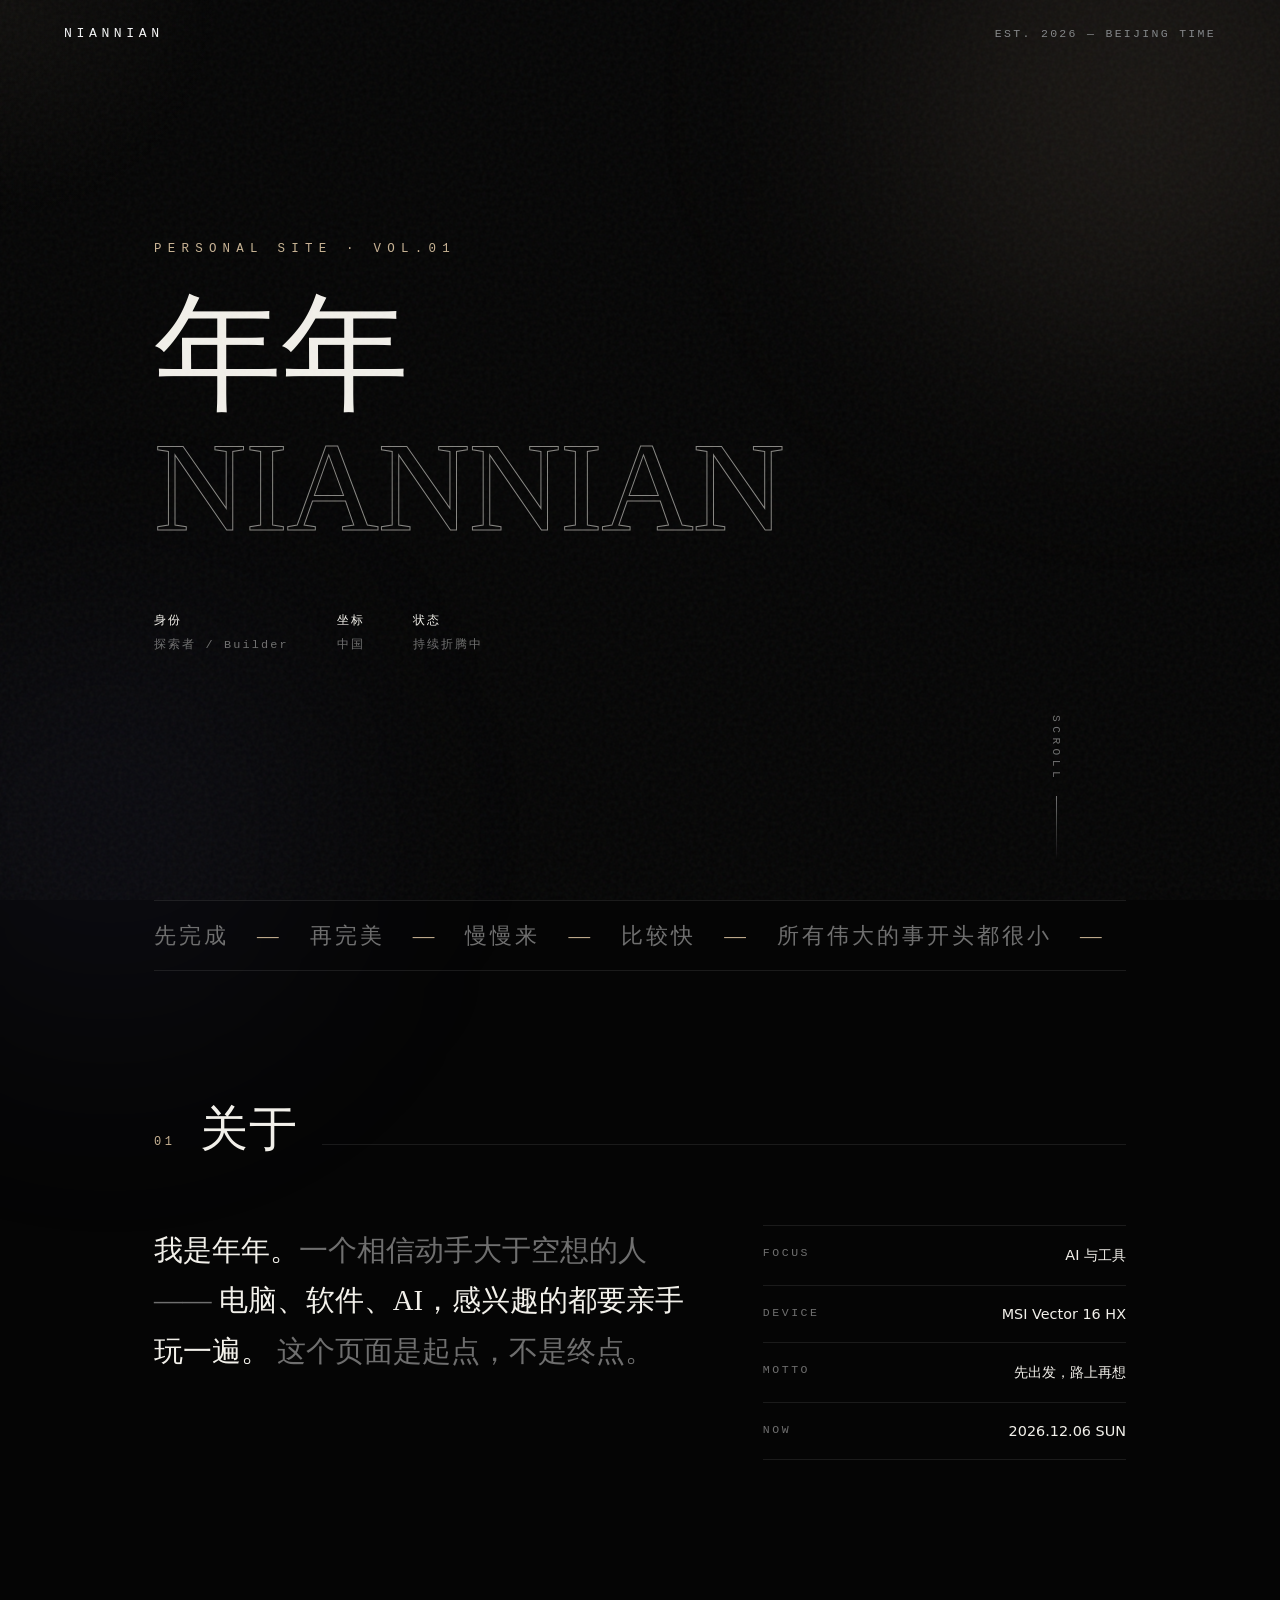
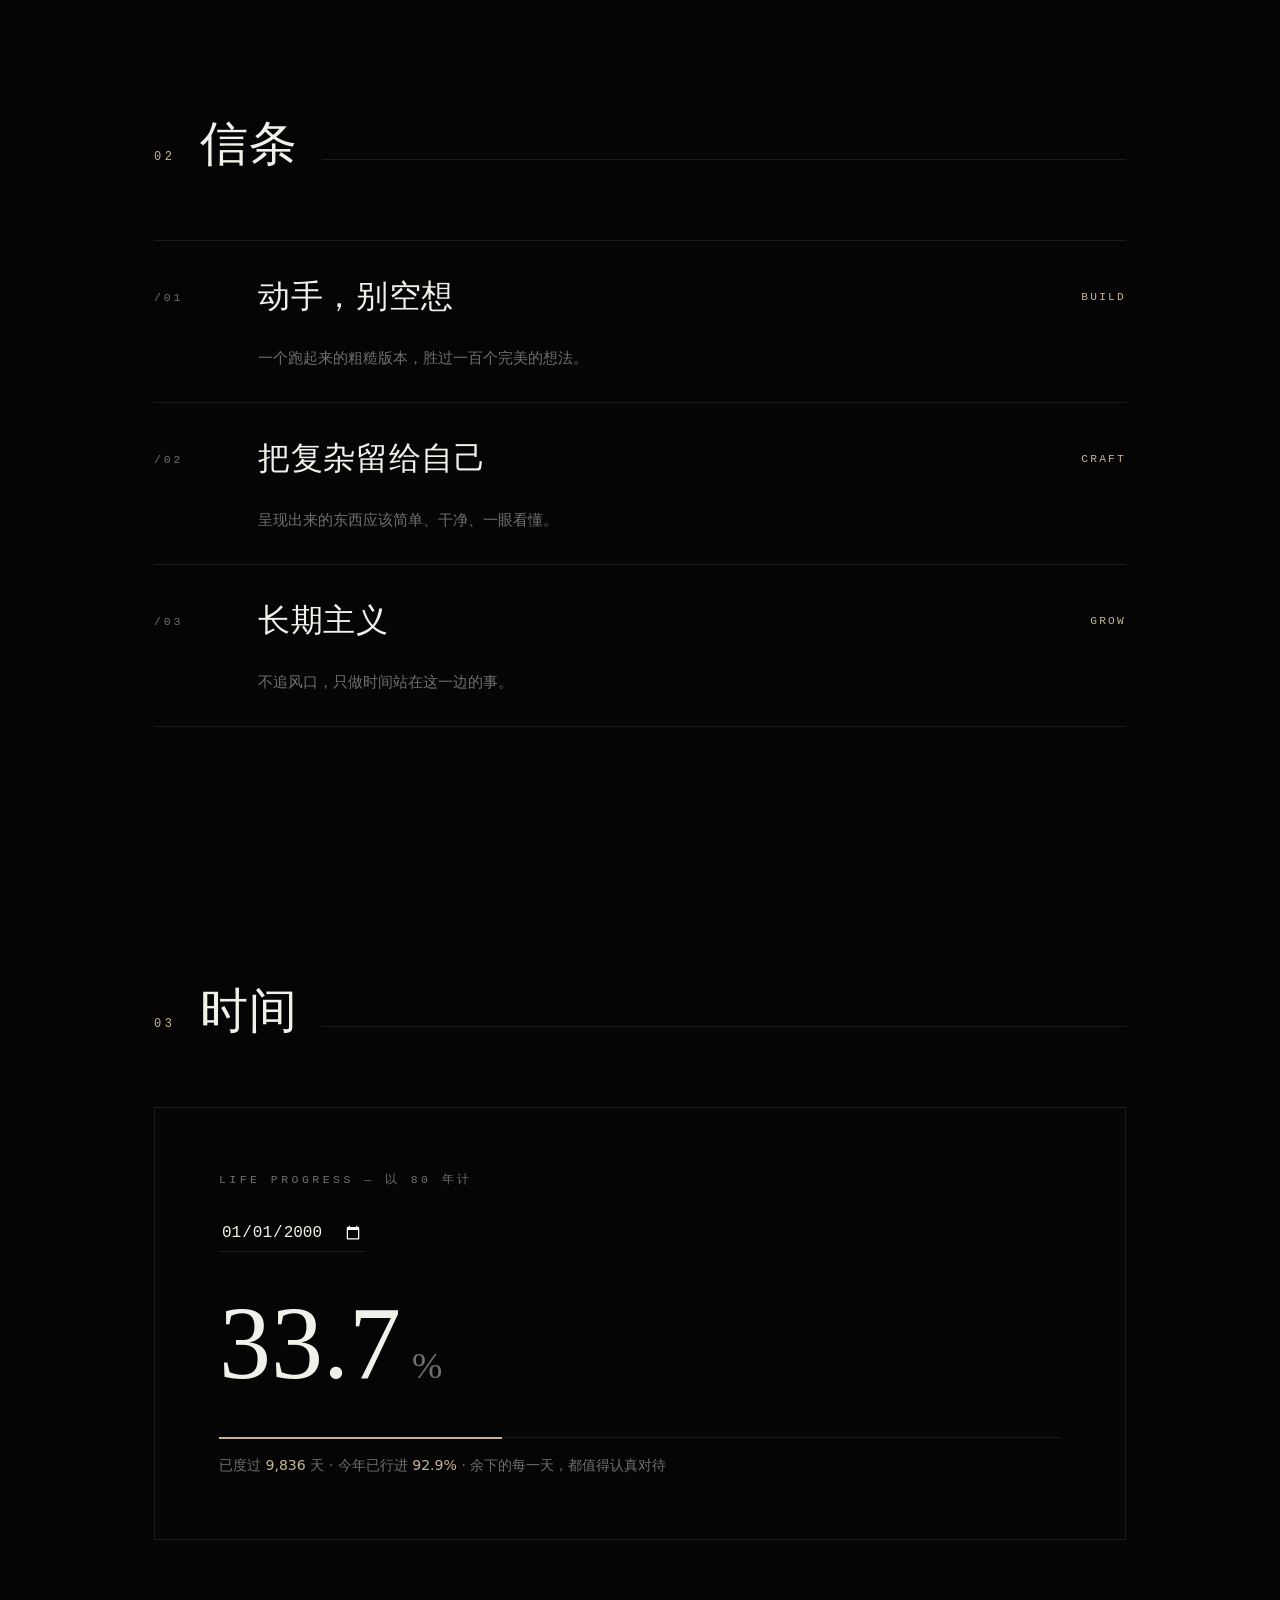
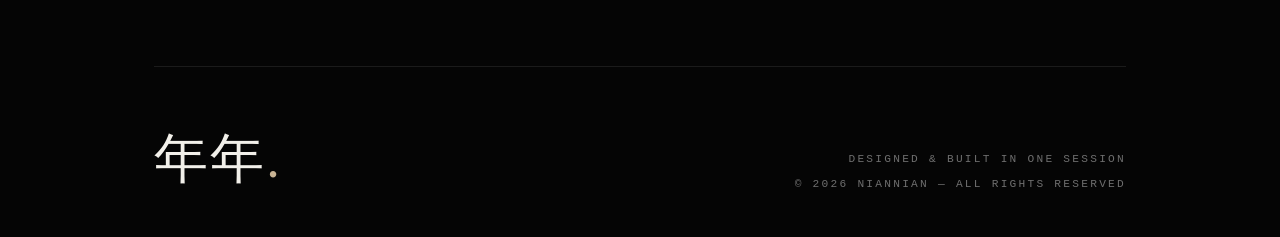
==== index.html @ f1273191 "Add personal homepage" ====
<!DOCTYPE html>
<html lang="zh-CN">
<head>
<meta charset="UTF-8">
<meta name="viewport" content="width=device-width, initial-scale=1.0">
<title>NIANNIAN — Portfolio</title>
<style>
  :root{
    --bg:#050505;
    --fg:#f2f0ea;
    --muted:#6f6f6f;
    --line:rgba(255,255,255,.09);
    --accent:#c8b394;
    --serif:"Georgia","Times New Roman","STSong",serif;
    --sans:"Segoe UI","PingFang SC","Microsoft YaHei",system-ui,sans-serif;
    --mono:"Cascadia Code","Consolas",monospace;
  }
  *{margin:0;padding:0;box-sizing:border-box}
  ::selection{background:var(--accent);color:#050505}
  html{scroll-behavior:smooth}
  body{background:var(--bg);color:var(--fg);font-family:var(--sans);overflow-x:hidden;cursor:default}

  /* film grain */
  body::after{
    content:"";position:fixed;inset:0;z-index:50;pointer-events:none;opacity:.05;
    background-image:url("data:image/svg+xml,%3Csvg viewBox='0 0 256 256' xmlns='http://www.w3.org/2000/svg'%3E%3Cfilter id='n'%3E%3CfeTurbulence type='fractalNoise' baseFrequency='0.85' numOctaves='2'/%3E%3C/filter%3E%3Crect width='100%25' height='100%25' filter='url(%23n)'/%3E%3C/svg%3E");
  }
  /* ambient orbs */
  .orb{position:fixed;border-radius:50%;filter:blur(120px);z-index:0;pointer-events:none}
  .orb.a{width:520px;height:520px;background:rgba(200,179,148,.10);top:-160px;right:-120px}
  .orb.b{width:420px;height:420px;background:rgba(120,120,200,.07);bottom:-140px;left:-100px}

  /* cursor glow */
  #glow{position:fixed;width:480px;height:480px;border-radius:50%;z-index:1;pointer-events:none;
    background:radial-gradient(circle,rgba(200,179,148,.06),transparent 65%);
    transform:translate(-50%,-50%);transition:opacity .4s}

  .wrap{position:relative;z-index:2;max-width:1100px;margin:0 auto;padding:0 clamp(24px,5vw,64px)}

  /* nav */
  nav{position:fixed;top:0;left:0;right:0;z-index:40;
    display:flex;justify-content:space-between;align-items:center;
    padding:26px clamp(24px,5vw,64px);mix-blend-mode:difference}
  nav .logo{font-family:var(--mono);font-size:.82rem;letter-spacing:.35em;color:#fff}
  nav .idx{font-family:var(--mono);font-size:.72rem;letter-spacing:.2em;color:#999}

  /* hero */
  .hero{min-height:100vh;display:flex;flex-direction:column;justify-content:center;position:relative}
  .hero .kicker{font-family:var(--mono);font-size:.78rem;letter-spacing:.5em;color:var(--accent);
    text-transform:uppercase;margin-bottom:32px;opacity:0;animation:rise 1.2s .2s cubic-bezier(.16,1,.3,1) forwards}
  .hero h1{font-family:var(--serif);font-weight:400;line-height:1.04;letter-spacing:-.01em;
    font-size:clamp(3.2rem,10vw,8.2rem)}
  .hero h1 .row{display:block;overflow:hidden}
  .hero h1 .row span{display:block;transform:translateY(110%);animation:reveal 1.4s cubic-bezier(.16,1,.3,1) forwards}
  .hero h1 .row:nth-child(2) span{animation-delay:.12s;color:transparent;-webkit-text-stroke:1px rgba(242,240,234,.55)}
  .hero .meta{display:flex;gap:48px;margin-top:56px;opacity:0;animation:rise 1.2s .8s cubic-bezier(.16,1,.3,1) forwards}
  .hero .meta div{font-family:var(--mono);font-size:.74rem;letter-spacing:.18em;color:var(--muted);line-height:2}
  .hero .meta b{display:block;color:var(--fg);font-weight:400}
  .hero .scroll{position:absolute;bottom:40px;right:clamp(24px,5vw,64px);
    font-family:var(--mono);font-size:.7rem;letter-spacing:.4em;color:var(--muted);
    writing-mode:vertical-rl;display:flex;align-items:center;gap:14px}
  .hero .scroll::after{content:"";width:1px;height:64px;background:linear-gradient(var(--muted),transparent);animation:drop 2.2s infinite}
  @keyframes drop{0%{transform:scaleY(0);transform-origin:top}45%{transform:scaleY(1);transform-origin:top}55%{transform:scaleY(1);transform-origin:bottom}100%{transform:scaleY(0);transform-origin:bottom}}
  @keyframes reveal{to{transform:none}}
  @keyframes rise{from{opacity:0;transform:translateY(26px)}to{opacity:1;transform:none}}

  /* marquee */
  .marquee{border-top:1px solid var(--line);border-bottom:1px solid var(--line);
    overflow:hidden;white-space:nowrap;padding:20px 0;position:relative;z-index:2}
  .marquee .track{display:inline-block;animation:slide 26s linear infinite;
    font-family:var(--serif);font-size:1.35rem;letter-spacing:.14em;color:var(--muted)}
  .marquee .track em{font-style:normal;color:var(--accent);margin:0 28px}
  @keyframes slide{to{transform:translateX(-50%)}}

  /* sections */
  section{padding:clamp(90px,14vh,160px) 0;position:relative}
  .sec-head{display:flex;align-items:baseline;gap:24px;margin-bottom:64px}
  .sec-head .num{font-family:var(--mono);font-size:.75rem;letter-spacing:.3em;color:var(--accent)}
  .sec-head h2{font-family:var(--serif);font-weight:400;font-size:clamp(1.8rem,4vw,3rem);letter-spacing:.02em}
  .sec-head .rule{flex:1;height:1px;background:var(--line)}

  /* about */
  .about-grid{display:grid;grid-template-columns:1.2fr .8fr;gap:64px}
  @media(max-width:820px){.about-grid{grid-template-columns:1fr}}
  .about-grid .lede{font-family:var(--serif);font-size:clamp(1.3rem,2.4vw,1.8rem);line-height:1.75;color:var(--fg)}
  .about-grid .lede .dim{color:var(--muted)}
  .facts{display:flex;flex-direction:column;border-top:1px solid var(--line)}
  .facts .row{display:flex;justify-content:space-between;padding:20px 0;border-bottom:1px solid var(--line);
    font-size:.9rem;transition:padding .3s}
  .facts .row:hover{padding-left:10px}
  .facts .k{font-family:var(--mono);font-size:.72rem;letter-spacing:.22em;color:var(--muted);text-transform:uppercase}

  /* principles list */
  .plist{border-top:1px solid var(--line)}
  .plist .item{display:grid;grid-template-columns:80px 1fr auto;align-items:center;gap:24px;
    padding:34px 0;border-bottom:1px solid var(--line);transition:.35s;position:relative}
  .plist .item:hover{padding-left:18px}
  .plist .no{font-family:var(--mono);font-size:.72rem;letter-spacing:.25em;color:var(--muted)}
  .plist h3{font-family:var(--serif);font-weight:400;font-size:clamp(1.3rem,2.6vw,2rem);letter-spacing:.02em}
  .plist .tag{font-family:var(--mono);font-size:.7rem;letter-spacing:.2em;color:var(--accent);text-transform:uppercase}
  .plist p{grid-column:2/4;color:var(--muted);font-size:.92rem;max-width:560px;margin-top:6px}

  /* life progress */
  .life{border:1px solid var(--line);padding:clamp(32px,5vw,64px);position:relative;overflow:hidden}
  .life .label{font-family:var(--mono);font-size:.72rem;letter-spacing:.3em;color:var(--muted);text-transform:uppercase;margin-bottom:28px}
  .life input{background:transparent;border:none;border-bottom:1px solid var(--line);color:var(--fg);
    font-family:var(--mono);font-size:1rem;padding:8px 2px;outline:none;color-scheme:dark}
  .life input:focus{border-color:var(--accent)}
  .life .big{font-family:var(--serif);font-size:clamp(3rem,9vw,6.5rem);line-height:1.05;margin:36px 0 8px;
    color:var(--fg);font-weight:400}
  .life .big small{font-size:.35em;color:var(--muted);letter-spacing:.05em}
  .life .track{height:1px;background:var(--line);margin-top:40px;position:relative}
  .life .track .fill{position:absolute;left:0;top:-0.5px;height:2px;background:var(--accent);width:0;transition:width 1.2s cubic-bezier(.16,1,.3,1)}
  .life .sub{margin-top:18px;font-size:.88rem;color:var(--muted)}
  .life .sub b{color:var(--accent);font-weight:400}

  /* footer */
  footer{border-top:1px solid var(--line);padding:56px 0 40px}
  footer .grid{display:flex;justify-content:space-between;align-items:flex-end;flex-wrap:wrap;gap:24px}
  footer .sig{font-family:var(--serif);font-size:clamp(2rem,5vw,3.4rem);letter-spacing:.04em}
  footer .fine{font-family:var(--mono);font-size:.7rem;letter-spacing:.2em;color:var(--muted);line-height:2.2;text-align:right}

  .reveal-el{opacity:0;transform:translateY(36px);transition:opacity 1s cubic-bezier(.16,1,.3,1),transform 1s cubic-bezier(.16,1,.3,1)}
  .reveal-el.on{opacity:1;transform:none}
</style>
</head>
<body>
<div class="orb a"></div><div class="orb b"></div>
<div id="glow"></div>

<nav>
  <div class="logo">NIANNIAN</div>
  <div class="idx">EST. <span id="navYear"></span> — BEIJING TIME</div>
</nav>

<div class="wrap">

  <header class="hero">
    <div class="kicker">Personal Site · Vol.01</div>
    <h1>
      <span class="row"><span>年年</span></span>
      <span class="row"><span>NIANNIAN</span></span>
    </h1>
    <div class="meta">
      <div><b>身份</b>探索者 / Builder</div>
      <div><b>坐标</b>中国</div>
      <div><b>状态</b>持续折腾中</div>
    </div>
    <div class="scroll">SCROLL</div>
  </header>

  <div class="marquee">
    <div class="track" id="mq">
      先完成<em>—</em>再完美<em>—</em>慢慢来<em>—</em>比较快<em>—</em>所有伟大的事开头都很小<em>—</em>
      先完成<em>—</em>再完美<em>—</em>慢慢来<em>—</em>比较快<em>—</em>所有伟大的事开头都很小<em>—</em>
    </div>
  </div>

  <section id="about">
    <div class="sec-head reveal-el">
      <span class="num">01</span>
      <h2>关于</h2>
      <div class="rule"></div>
    </div>
    <div class="about-grid">
      <p class="lede reveal-el">
        我是年年。<span class="dim">一个相信动手大于空想的人 ——</span>
        电脑、软件、AI，感兴趣的都要亲手玩一遍。
        <span class="dim">这个页面是起点，不是终点。</span>
      </p>
      <div class="facts reveal-el">
        <div class="row"><span class="k">Focus</span><span>AI 与工具</span></div>
        <div class="row"><span class="k">Device</span><span>MSI Vector 16 HX</span></div>
        <div class="row"><span class="k">Motto</span><span>先出发，路上再想</span></div>
        <div class="row"><span class="k">Now</span><span id="nowDate">—</span></div>
      </div>
    </div>
  </section>

  <section id="principles">
    <div class="sec-head reveal-el">
      <span class="num">02</span>
      <h2>信条</h2>
      <div class="rule"></div>
    </div>
    <div class="plist">
      <div class="item reveal-el">
        <span class="no">/01</span>
        <h3>动手，别空想</h3>
        <span class="tag">Build</span>
        <p>一个跑起来的粗糙版本，胜过一百个完美的想法。</p>
      </div>
      <div class="item reveal-el">
        <span class="no">/02</span>
        <h3>把复杂留给自己</h3>
        <span class="tag">Craft</span>
        <p>呈现出来的东西应该简单、干净、一眼看懂。</p>
      </div>
      <div class="item reveal-el">
        <span class="no">/03</span>
        <h3>长期主义</h3>
        <span class="tag">Grow</span>
        <p>不追风口，只做时间站在这一边的事。</p>
      </div>
    </div>
  </section>

  <section id="life">
    <div class="sec-head reveal-el">
      <span class="num">03</span>
      <h2>时间</h2>
      <div class="rule"></div>
    </div>
    <div class="life reveal-el">
      <div class="label">Life Progress — 以 80 年计</div>
      <input type="date" id="birth" value="2000-01-01">
      <div class="big"><span id="pct">—</span><small> %</small></div>
      <div class="track"><div class="fill" id="fill"></div></div>
      <p class="sub">已度过 <b id="days">—</b> 天 · 今年已行进 <b id="ypct">—</b> · 余下的每一天，都值得认真对待</p>
    </div>
  </section>

  <footer>
    <div class="grid">
      <div class="sig">年年<span style="color:var(--accent)">.</span></div>
      <div class="fine">
        DESIGNED &amp; BUILT IN ONE SESSION<br>
        © <span id="year"></span> NIANNIAN — ALL RIGHTS RESERVED
      </div>
    </div>
  </footer>
</div>

<script>
// cursor glow
const glow = document.getElementById('glow');
addEventListener('mousemove', e => {
  glow.style.left = e.clientX + 'px';
  glow.style.top = e.clientY + 'px';
});

// dates
const now = new Date();
document.getElementById('navYear').textContent = now.getFullYear();
document.getElementById('year').textContent = now.getFullYear();
const weeks = ['SUN','MON','TUE','WED','THU','FRI','SAT'];
document.getElementById('nowDate').textContent =
  `${now.getFullYear()}.${String(now.getMonth()+1).padStart(2,'0')}.${String(now.getDate()).padStart(2,'0')} ${weeks[now.getDay()]}`;

// life progress
const birth = document.getElementById('birth');
function calc(){
  const b = new Date(birth.value);
  if (isNaN(b)) return;
  const lived = (now - b) / 86400000;
  const pct = Math.min(100, Math.max(0, lived / (80*365.25) * 100));
  animateNum(document.getElementById('pct'), pct, 1);
  document.getElementById('fill').style.width = pct + '%';
  document.getElementById('days').textContent = Math.floor(lived).toLocaleString();
}
const yStart = new Date(now.getFullYear(),0,1), yEnd = new Date(now.getFullYear()+1,0,1);
document.getElementById('ypct').textContent = ((now-yStart)/(yEnd-yStart)*100).toFixed(1) + '%';
function animateNum(el, target, dec){
  const t0 = performance.now(), dur = 1200;
  (function step(t){
    const p = Math.min(1,(t-t0)/dur), e = 1-Math.pow(1-p,3);
    el.textContent = (target*e).toFixed(dec);
    if (p < 1) requestAnimationFrame(step);
  })(t0);
}
birth.addEventListener('change', calc);
calc();

// scroll reveal
const io = new IntersectionObserver(es => es.forEach(e => {
  if (e.isIntersecting){ e.target.classList.add('on'); io.unobserve(e.target); }
}), {threshold:.12});
document.querySelectorAll('.reveal-el').forEach(el => io.observe(el));
</script>
</body>
</html>
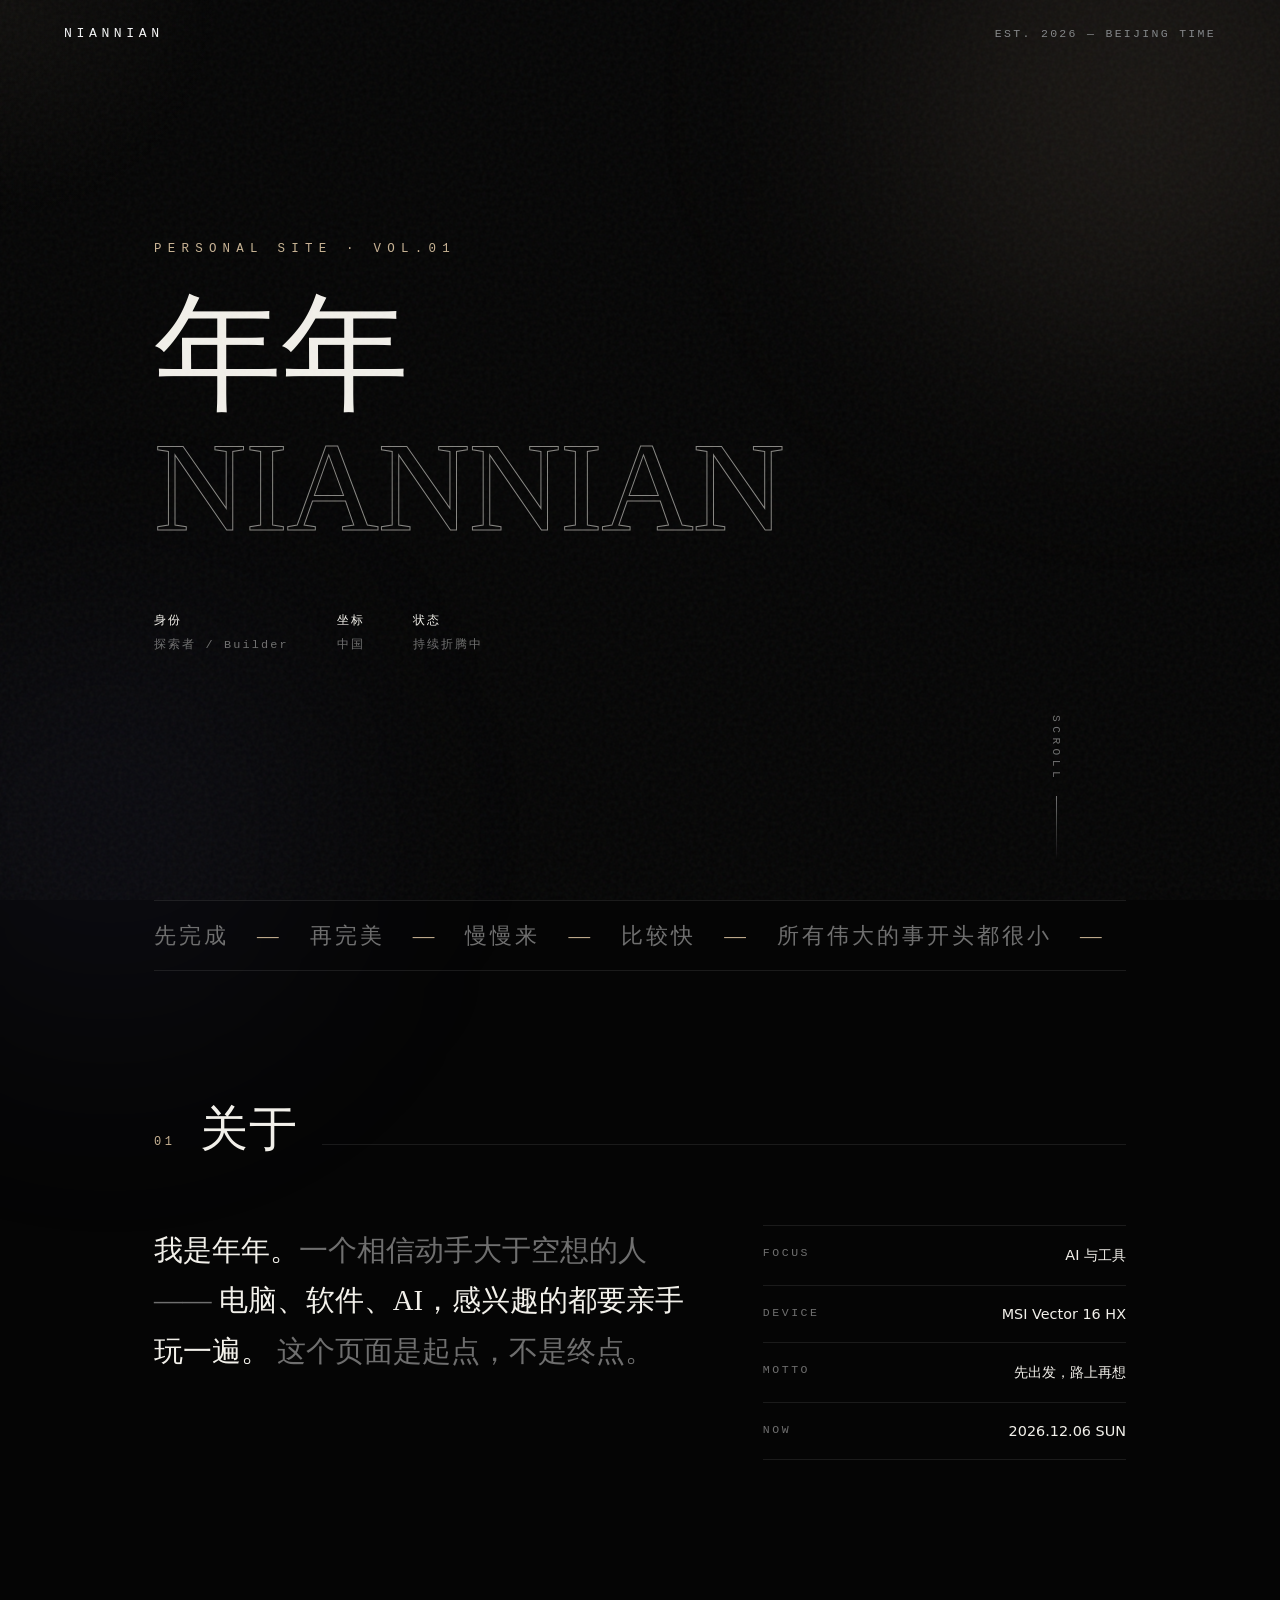
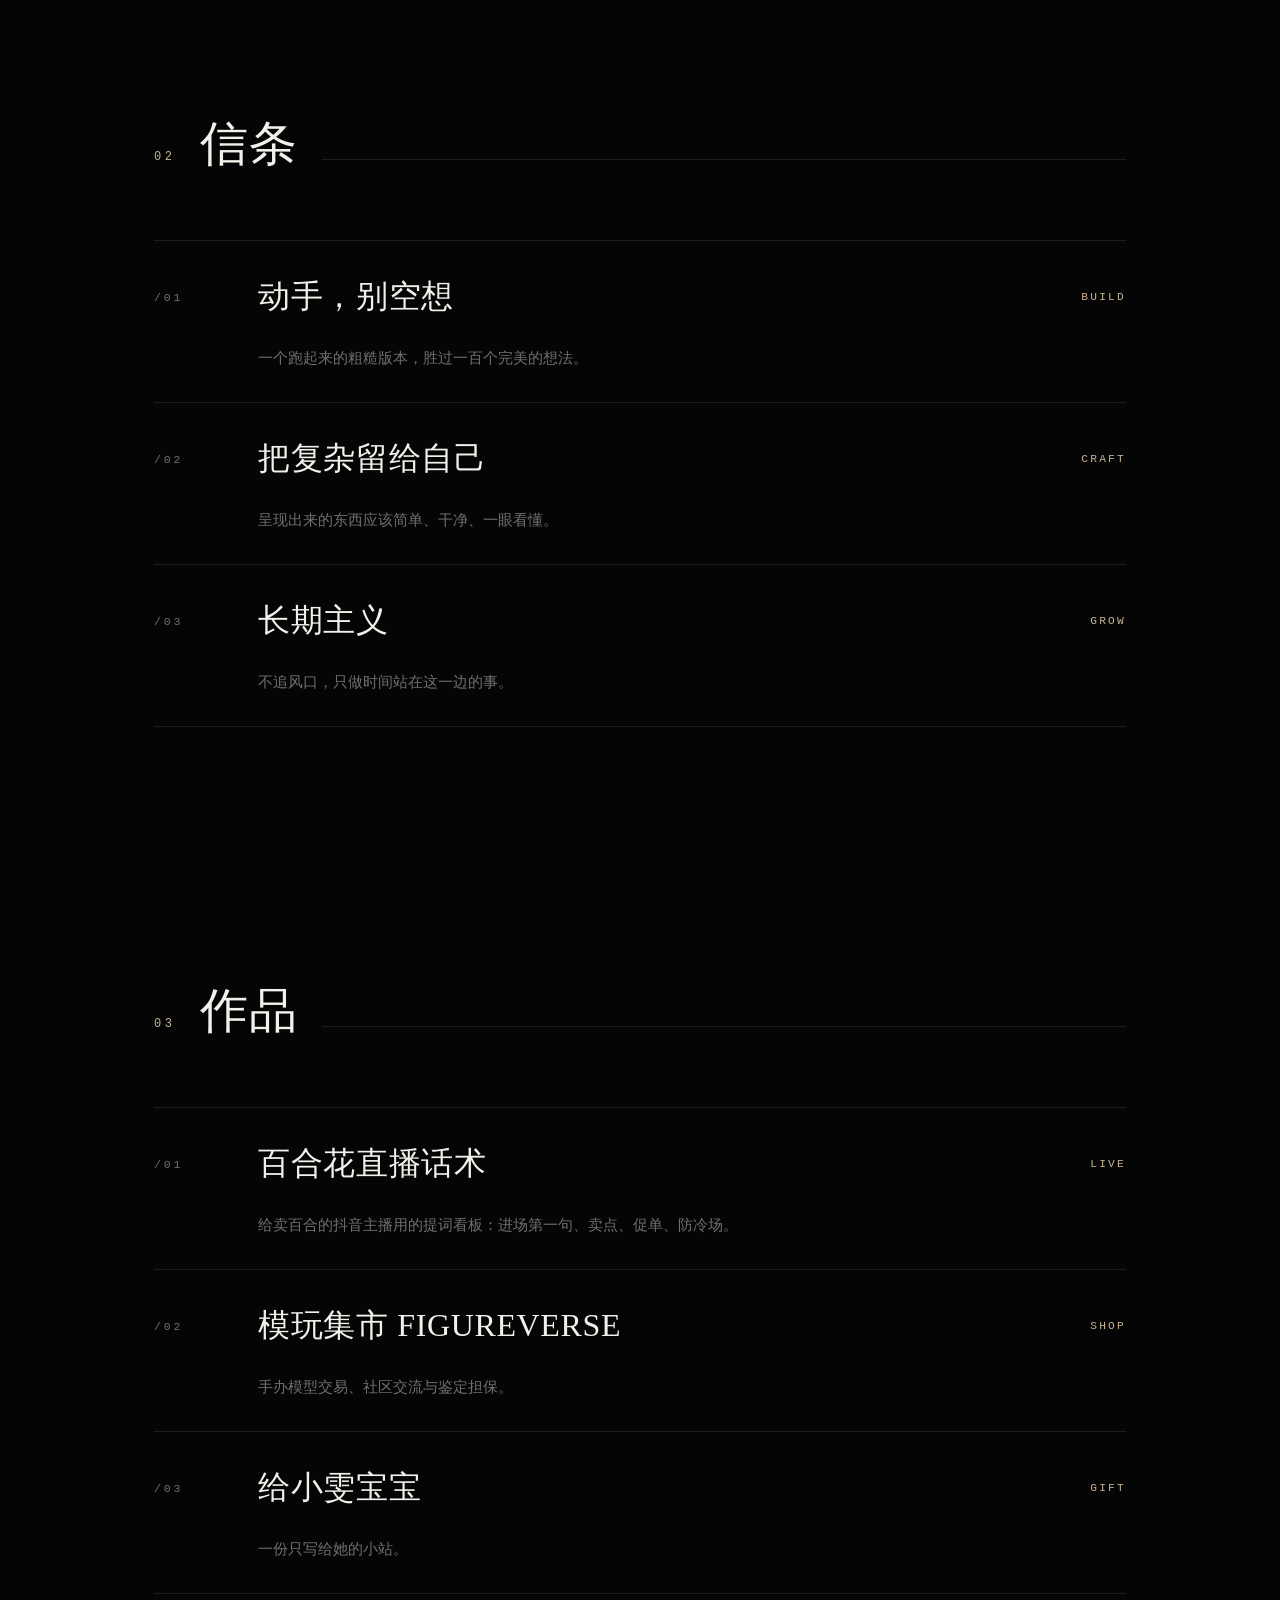
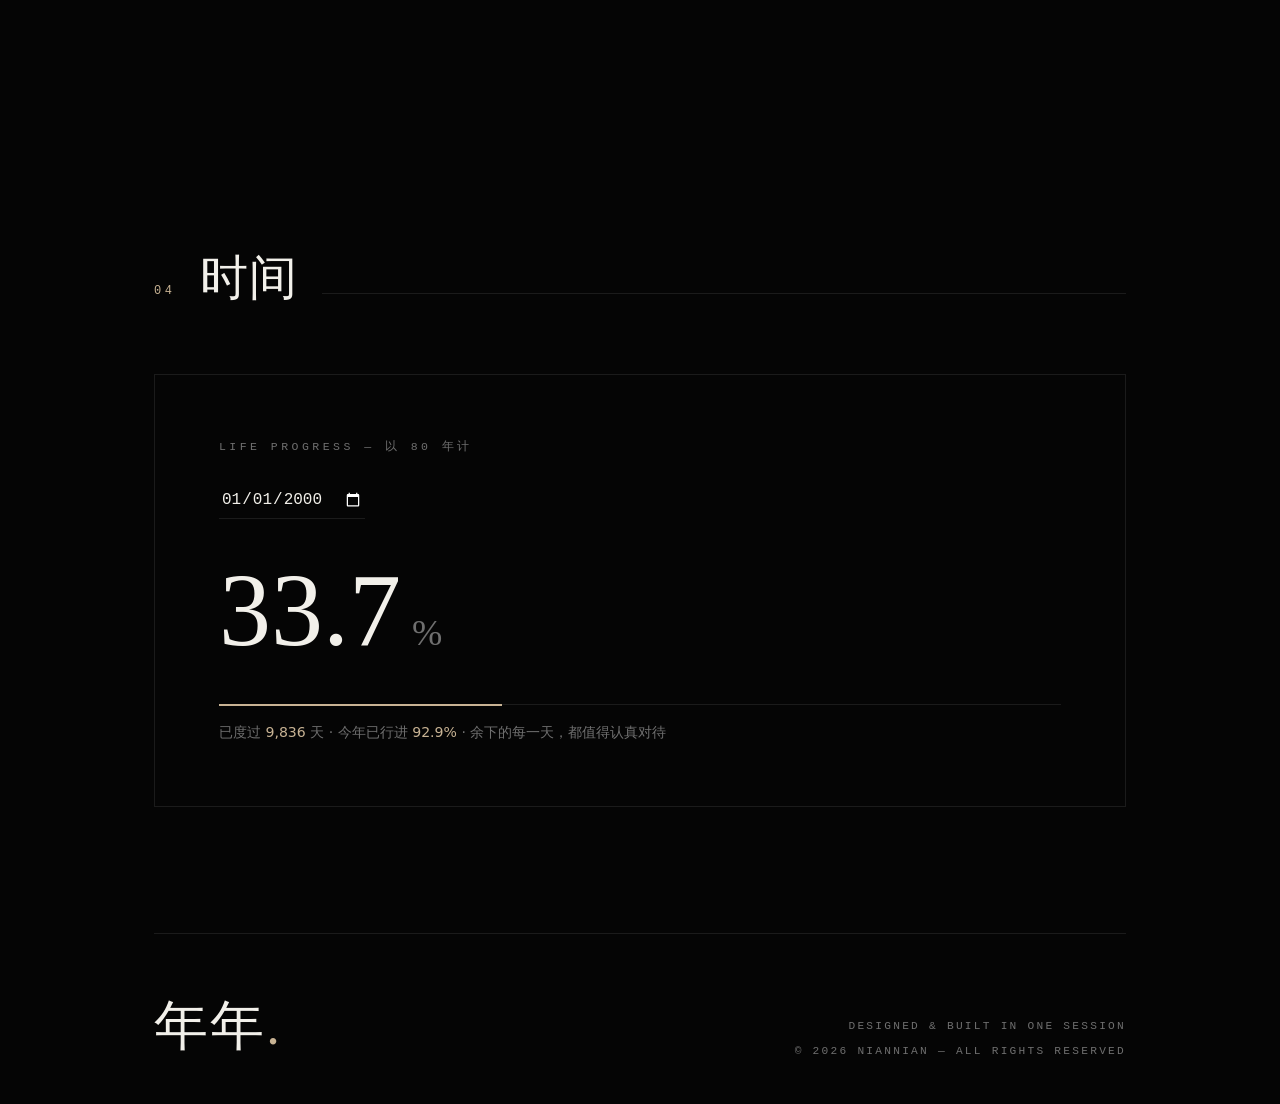
==== commit 59aa8b91: "Add lily livestream script board at /baihe. Keep the homepage and existing sites, and link the new b" ====
--- a/index.html
+++ b/index.html
@@ -99,6 +99,7 @@
   .plist h3{font-family:var(--serif);font-weight:400;font-size:clamp(1.3rem,2.6vw,2rem);letter-spacing:.02em}
   .plist .tag{font-family:var(--mono);font-size:.7rem;letter-spacing:.2em;color:var(--accent);text-transform:uppercase}
   .plist p{grid-column:2/4;color:var(--muted);font-size:.92rem;max-width:560px;margin-top:6px}
+  .plist a.item{text-decoration:none;color:inherit;cursor:pointer}
 
   /* life progress */
   .life{border:1px solid var(--line);padding:clamp(32px,5vw,64px);position:relative;overflow:hidden}
@@ -205,9 +206,37 @@
     </div>
   </section>
 
+  <section id="works">
+    <div class="sec-head reveal-el">
+      <span class="num">03</span>
+      <h2>作品</h2>
+      <div class="rule"></div>
+    </div>
+    <div class="plist">
+      <a class="item reveal-el" href="/baihe/">
+        <span class="no">/01</span>
+        <h3>百合花直播话术</h3>
+        <span class="tag">Live</span>
+        <p>给卖百合的抖音主播用的提词看板：进场第一句、卖点、促单、防冷场。</p>
+      </a>
+      <a class="item reveal-el" href="/figureverse/">
+        <span class="no">/02</span>
+        <h3>模玩集市 FIGUREVERSE</h3>
+        <span class="tag">Shop</span>
+        <p>手办模型交易、社区交流与鉴定担保。</p>
+      </a>
+      <a class="item reveal-el" href="/aixiaowen/">
+        <span class="no">/03</span>
+        <h3>给小雯宝宝</h3>
+        <span class="tag">Gift</span>
+        <p>一份只写给她的小站。</p>
+      </a>
+    </div>
+  </section>
+
   <section id="life">
     <div class="sec-head reveal-el">
-      <span class="num">03</span>
+      <span class="num">04</span>
       <h2>时间</h2>
       <div class="rule"></div>
     </div>
